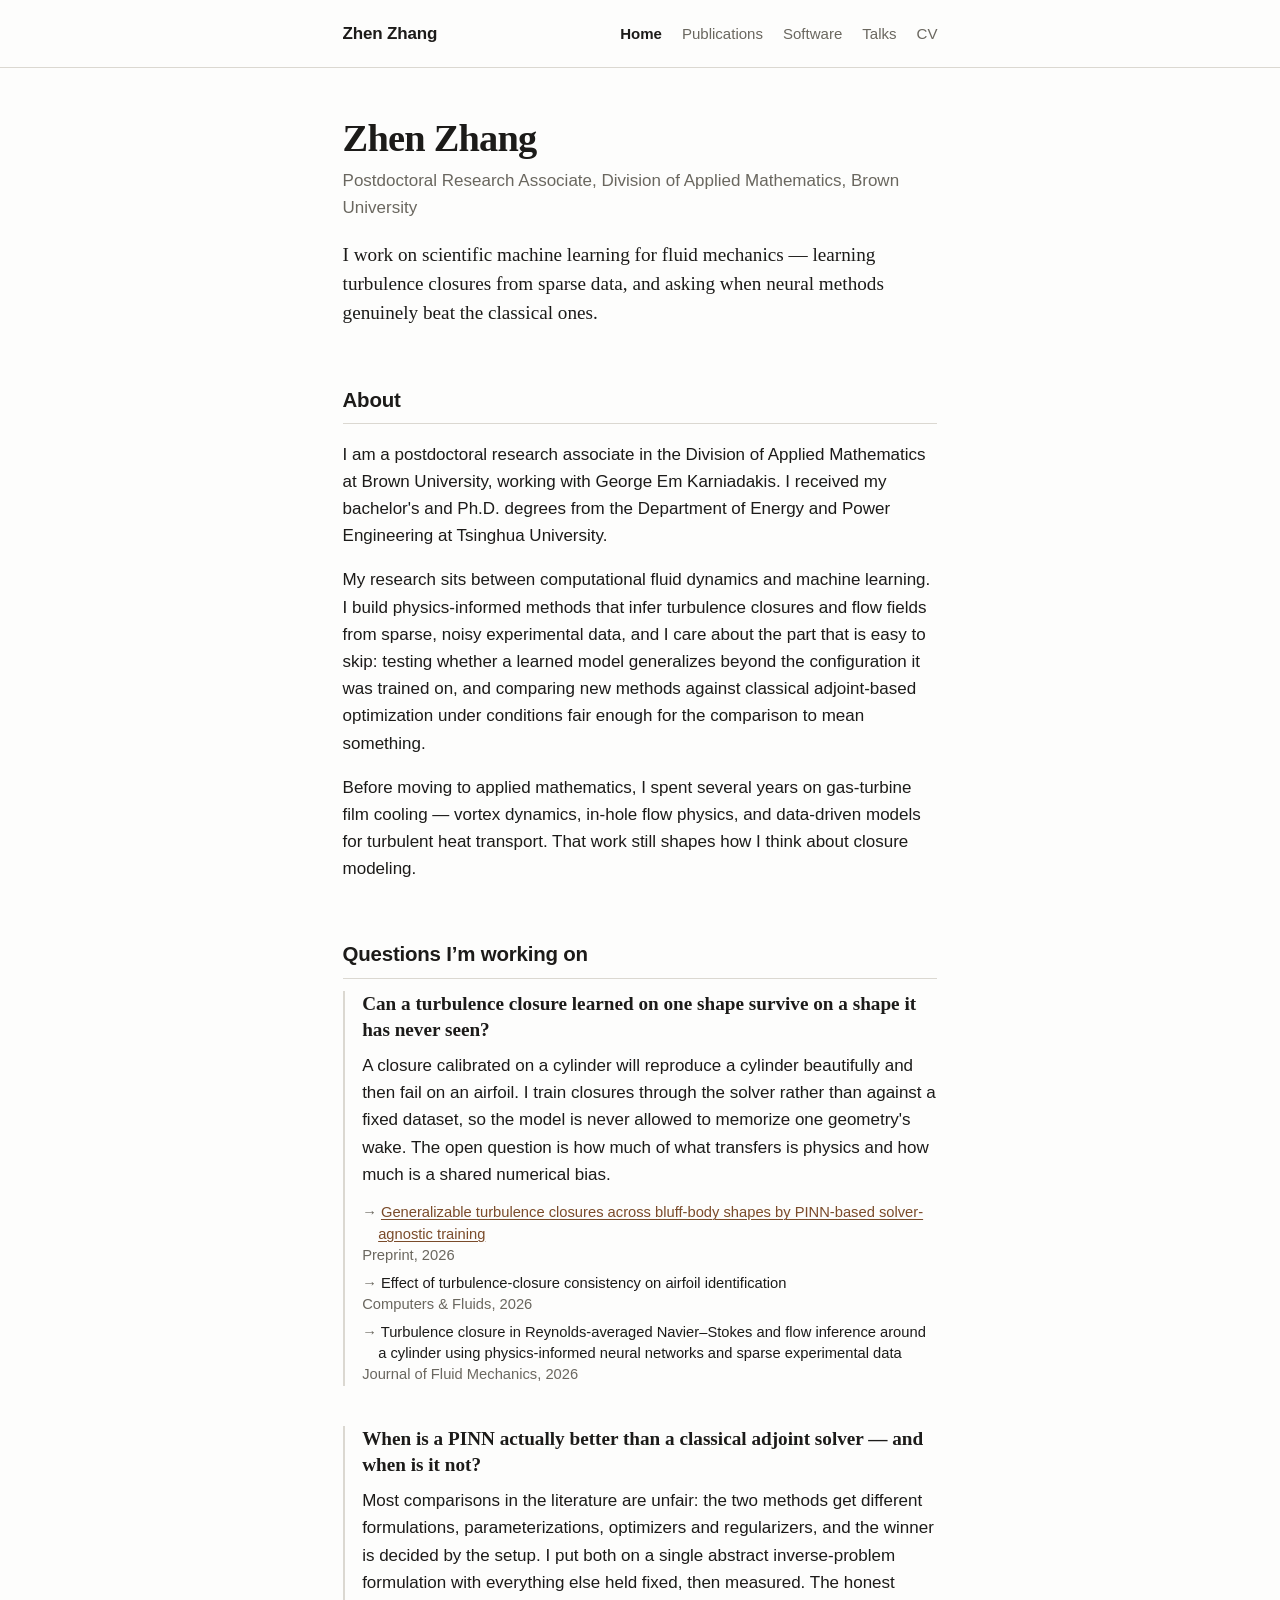
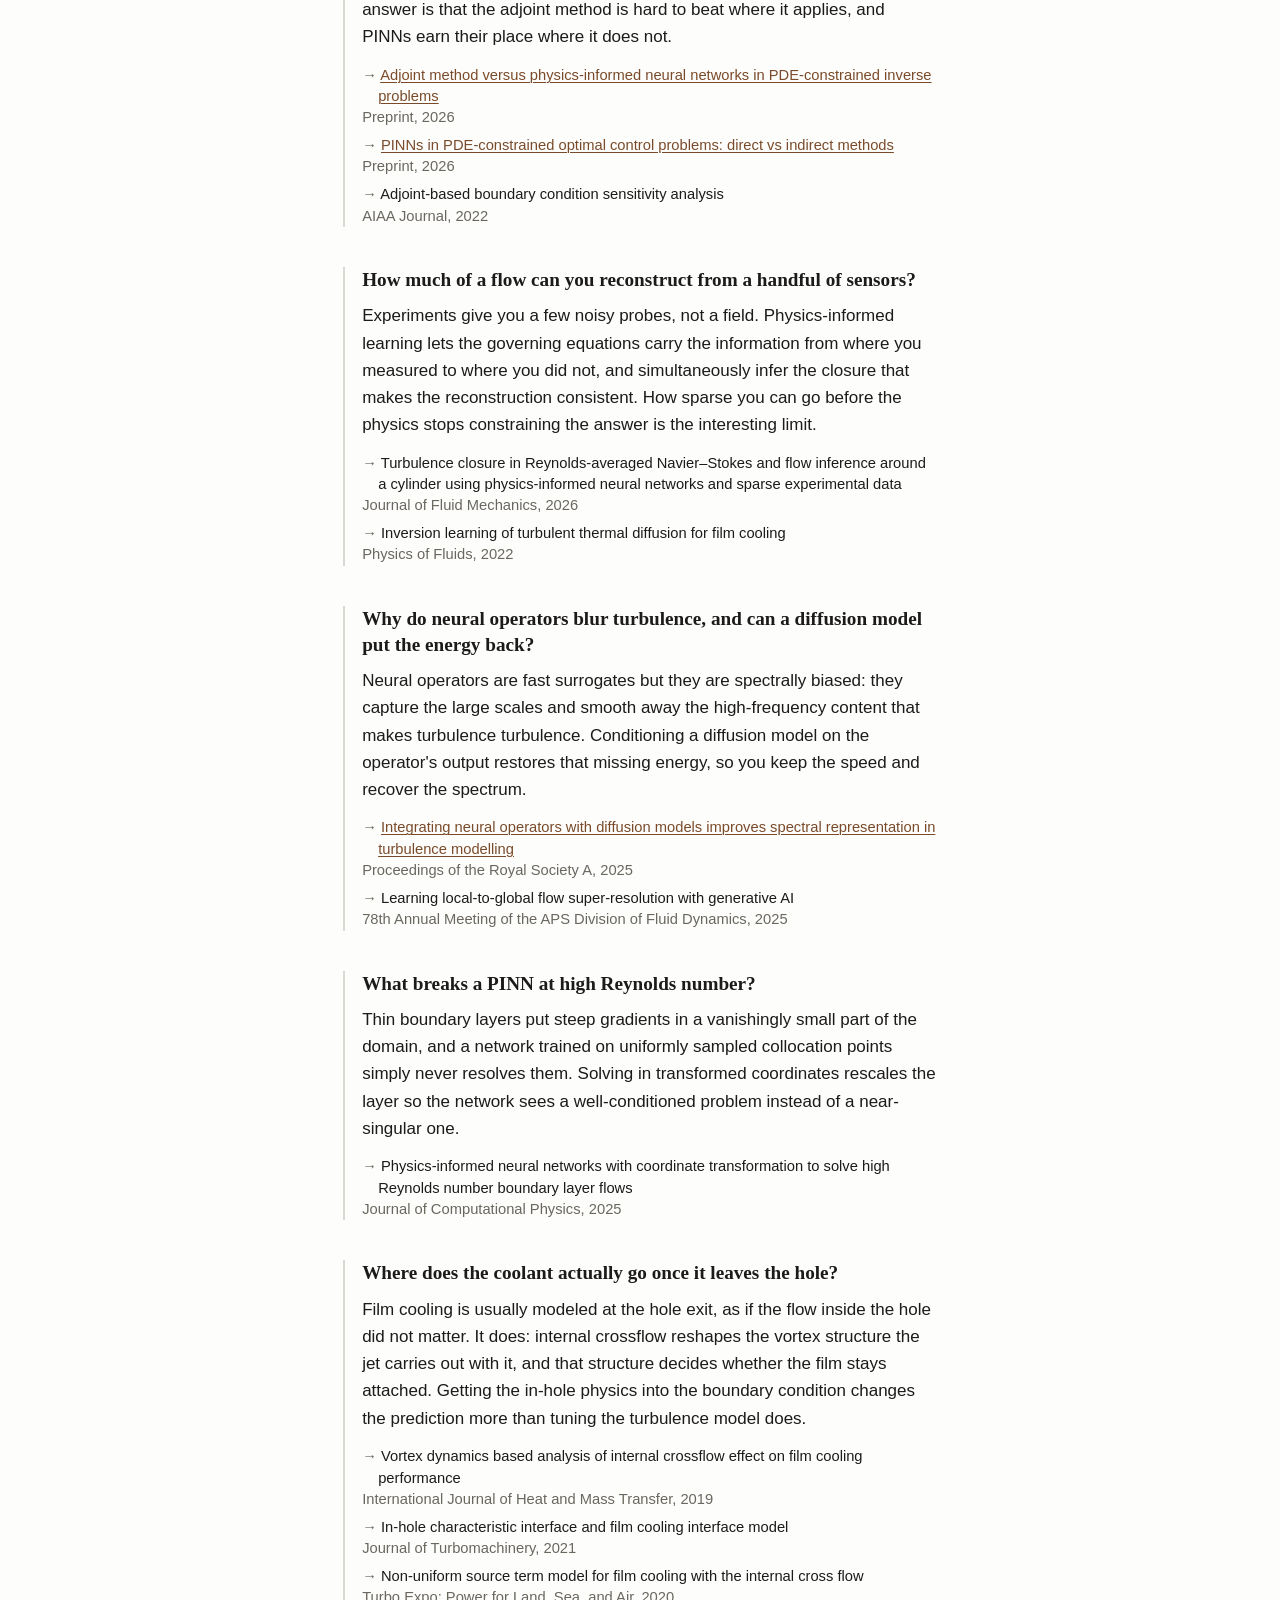
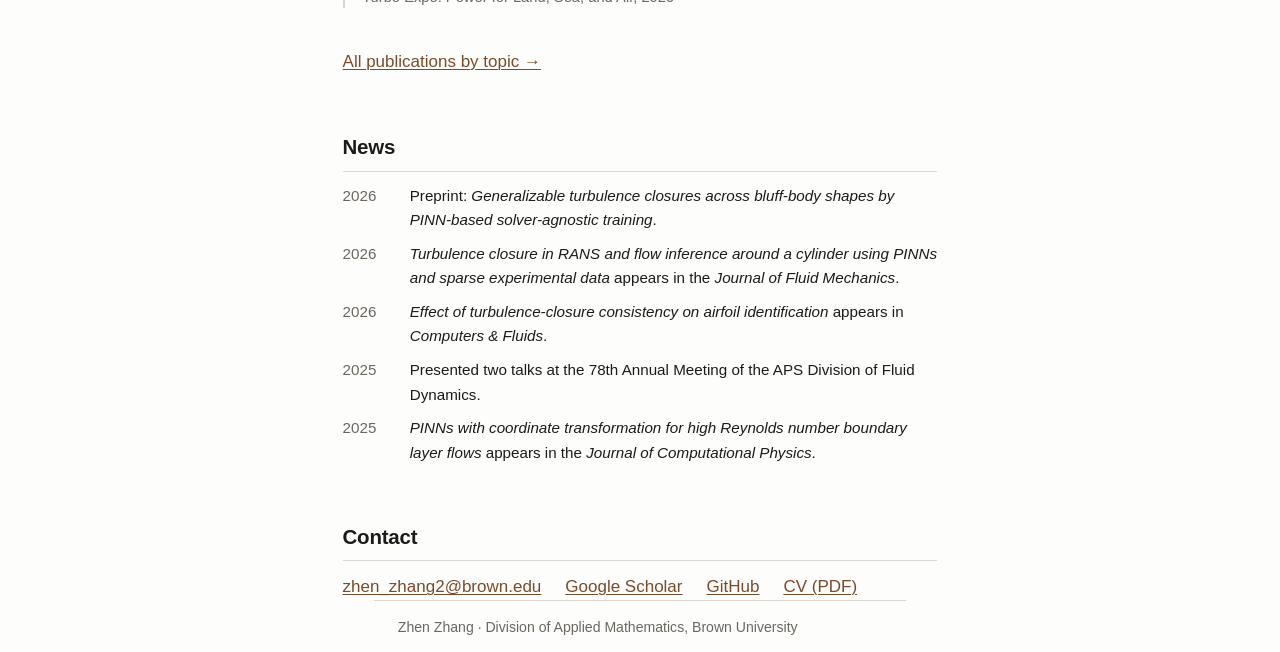
==== index.html @ e5ca9603 "Add research homepage: topic-grouped publications and question-led landing page Zero-build static si" ====
<!DOCTYPE html>
<html lang="en">
<head>
<meta charset="utf-8">
<meta name="viewport" content="width=device-width, initial-scale=1">
<title>Zhen Zhang</title>
<meta name="description" content="Zhen Zhang — scientific machine learning for fluid mechanics: turbulence closure, flow inference, and PDE-constrained inverse problems. Division of Applied Mathematics, Brown University.">
<meta name="author" content="Zhen Zhang">
<meta property="og:title" content="Zhen Zhang">
<meta property="og:description" content="Scientific machine learning for fluid mechanics — turbulence closure, flow inference, and PDE-constrained inverse problems.">
<meta property="og:type" content="profile">
<link rel="icon" href="assets/favicon.svg" type="image/svg+xml">
<link rel="stylesheet" href="assets/style.css">
<script type="module" src="assets/site.js"></script>
</head>
<body>

<header class="masthead">
  <div class="wrap">
    <a class="brand" href="index.html">Zhen Zhang</a>
    <nav>
      <a href="index.html" aria-current="page">Home</a>
      <a href="publications.html">Publications</a>
      <a href="software.html">Software</a>
      <a href="talks.html">Talks</a>
      <a href="cv.pdf">CV</a>
    </nav>
  </div>
</header>

<main class="wrap">

  <section class="hero" data-render="hero"></section>

  <noscript>
    <p class="error">This page renders its publication list with JavaScript.
    With JavaScript disabled, see the
    <a href="https://scholar.google.com/citations?user=QUzLPYgAAAAJ&amp;hl=en">Google Scholar profile</a>
    instead.</p>
  </noscript>

  <h2 id="about">About</h2>
  <div data-render="about"></div>

  <h2 id="questions">Questions I&rsquo;m working on</h2>
  <div data-render="questions"></div>
  <p><a href="publications.html">All publications by topic &rarr;</a></p>

  <h2 id="news">News</h2>
  <div data-render="news"></div>

  <h2 id="contact">Contact</h2>
  <div data-render="contact"></div>

</main>

<footer class="wrap">
  <p>Zhen Zhang &middot; Division of Applied Mathematics, Brown University</p>
</footer>

</body>
</html>
---- assets/style.css ----
:root {
  --bg: #fdfdfc;
  --surface: #f5f4f1;
  --text: #1c1b19;
  --muted: #6a675f;
  --faint: #dbd8d1;
  --accent: #7a4b2a;
  --measure: 68ch;
  --font: -apple-system, BlinkMacSystemFont, "Segoe UI", Roboto, "Helvetica Neue",
    Arial, sans-serif;
  --serif: "Iowan Old Style", "Palatino Linotype", Palatino, Georgia, serif;
}

@media (prefers-color-scheme: dark) {
  :root {
    --bg: #161513;
    --surface: #201f1c;
    --text: #e8e6e1;
    --muted: #9c988e;
    --faint: #35332e;
    --accent: #d19a6a;
  }
}

*, *::before, *::after { box-sizing: border-box; }

html { -webkit-text-size-adjust: 100%; }

body {
  margin: 0;
  background: var(--bg);
  color: var(--text);
  font-family: var(--font);
  font-size: 17px;
  line-height: 1.6;
}

.wrap {
  max-width: var(--measure);
  margin: 0 auto;
  padding: 0 1.5rem;
}

a { color: var(--accent); text-decoration-thickness: 1px; text-underline-offset: 2px; }
a:hover { text-decoration-thickness: 2px; }

code {
  font-family: ui-monospace, SFMono-Regular, Menlo, Consolas, monospace;
  font-size: 0.9em;
  background: var(--surface);
  padding: 0.1em 0.35em;
  border-radius: 3px;
}

/* ---------- masthead ---------- */

.masthead {
  border-bottom: 1px solid var(--faint);
  margin-bottom: 3rem;
}

.masthead .wrap {
  display: flex;
  flex-wrap: wrap;
  gap: 0.5rem 1.5rem;
  align-items: baseline;
  justify-content: space-between;
  padding-top: 1.25rem;
  padding-bottom: 1.25rem;
}

.brand {
  font-weight: 600;
  color: var(--text);
  text-decoration: none;
  letter-spacing: -0.01em;
}

nav { display: flex; flex-wrap: wrap; gap: 1.25rem; }

nav a {
  color: var(--muted);
  text-decoration: none;
  font-size: 0.94rem;
}

nav a:hover, nav a[aria-current="page"] { color: var(--text); }
nav a[aria-current="page"] { font-weight: 600; }

/* ---------- headings ---------- */

h1 {
  font-family: var(--serif);
  font-size: 2.4rem;
  line-height: 1.15;
  letter-spacing: -0.02em;
  margin: 0 0 0.4rem;
}

h2 {
  font-size: 1.28rem;
  letter-spacing: -0.01em;
  margin: 3.5rem 0 0.75rem;
  padding-bottom: 0.4rem;
  border-bottom: 1px solid var(--faint);
}

h3 {
  font-family: var(--serif);
  font-size: 1.2rem;
  line-height: 1.35;
  margin: 0 0 0.6rem;
}

.page-title { margin-bottom: 2rem; }
.page-title h1 { font-size: 1.9rem; }
.page-title p { color: var(--muted); margin: 0; }

/* ---------- hero ---------- */

.hero .role { color: var(--muted); margin: 0 0 1.25rem; }

.hero .tagline {
  font-family: var(--serif);
  font-size: 1.2rem;
  line-height: 1.5;
  margin: 0;
}

/* ---------- questions ---------- */

.question {
  margin: 0 0 2.5rem;
  padding-left: 1.1rem;
  border-left: 2px solid var(--faint);
}

.question:hover { border-left-color: var(--accent); }
.question h3 { color: var(--text); }
.question > p { margin: 0 0 0.9rem; }

.pub-refs { list-style: none; margin: 0; padding: 0; }

.pub-ref {
  font-size: 0.92rem;
  line-height: 1.45;
  margin-bottom: 0.4rem;
  padding-left: 1rem;
  text-indent: -1rem;
}

.pub-ref::before { content: "→ "; color: var(--muted); }
.pub-ref-meta { color: var(--muted); display: block; }

/* ---------- topics & publications ---------- */

.topic-nav {
  display: flex;
  flex-direction: column;
  gap: 0.35rem;
  background: var(--surface);
  border-radius: 6px;
  padding: 1rem 1.25rem;
  margin-bottom: 1rem;
}

.topic-nav a { text-decoration: none; font-size: 0.94rem; }
.topic-nav a:hover { text-decoration: underline; }

.count {
  color: var(--muted);
  font-size: 0.82rem;
  font-weight: 400;
  font-variant-numeric: tabular-nums;
}

.topic-blurb { color: var(--muted); margin: 0 0 1.25rem; font-size: 0.96rem; }

.pubs { list-style: none; margin: 0; padding: 0; }

.pub { margin-bottom: 1.5rem; scroll-margin-top: 1.5rem; }
.pub:target { background: var(--surface); border-radius: 4px; padding: 0.6rem 0.8rem; margin-left: -0.8rem; }

.pub-title { font-weight: 600; line-height: 1.4; }
.pub-authors { color: var(--muted); font-size: 0.93rem; }
.pub-authors strong { color: var(--text); font-weight: 600; }

.pub-meta {
  font-size: 0.9rem;
  color: var(--muted);
  display: flex;
  flex-wrap: wrap;
  gap: 0.1rem 0.5rem;
}

.pub-meta .venue { font-style: italic; }
.pub-meta .ref { font-variant-numeric: tabular-nums; }
.pub-meta .links { margin-left: auto; white-space: nowrap; }
.pub-meta .sep { margin: 0 0.4rem; color: var(--faint); }

/* ---------- software, news, contact ---------- */

.software { margin-bottom: 2rem; }
.software h3 { font-family: var(--font); font-size: 1rem; font-weight: 600; }
.software p { margin: 0 0 0.4rem; }
.accompanies { font-size: 0.9rem; color: var(--muted); }

.news { list-style: none; margin: 0; padding: 0; }

.news li {
  display: flex;
  gap: 1rem;
  font-size: 0.95rem;
  margin-bottom: 0.6rem;
}

.news-date {
  color: var(--muted);
  font-variant-numeric: tabular-nums;
  flex: 0 0 3.2rem;
}

.contact {
  list-style: none;
  margin: 0;
  padding: 0;
  display: flex;
  flex-wrap: wrap;
  gap: 0.5rem 1.5rem;
}

.error { color: var(--accent); }

/* ---------- footer ---------- */

footer {
  margin-top: 5rem;
  border-top: 1px solid var(--faint);
  padding: 1.5rem 0 3rem;
  font-size: 0.88rem;
  color: var(--muted);
}

footer a { color: var(--muted); }

/* ---------- narrow screens ---------- */

@media (max-width: 34rem) {
  body { font-size: 16px; }
  h1 { font-size: 1.9rem; }
  .masthead .wrap { flex-direction: column; align-items: flex-start; }
  .pub-meta .links { margin-left: 0; width: 100%; }
}
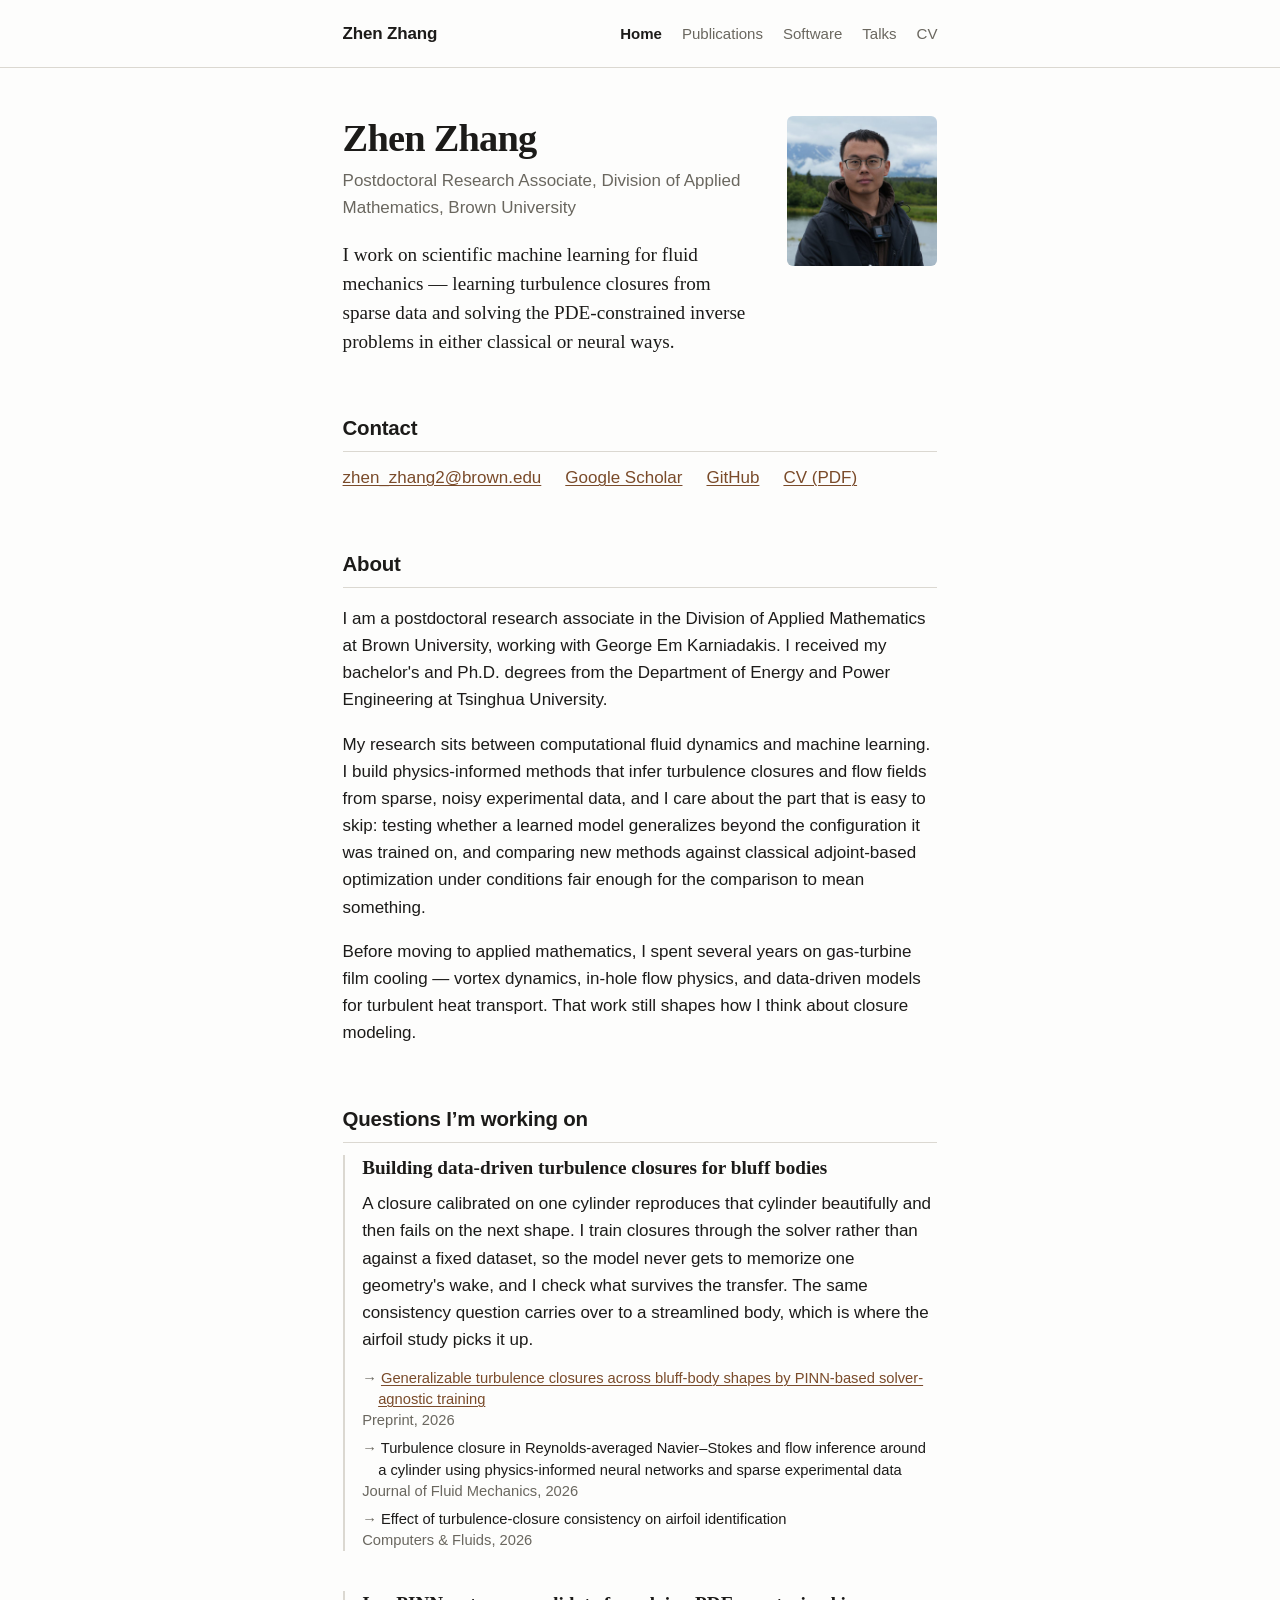
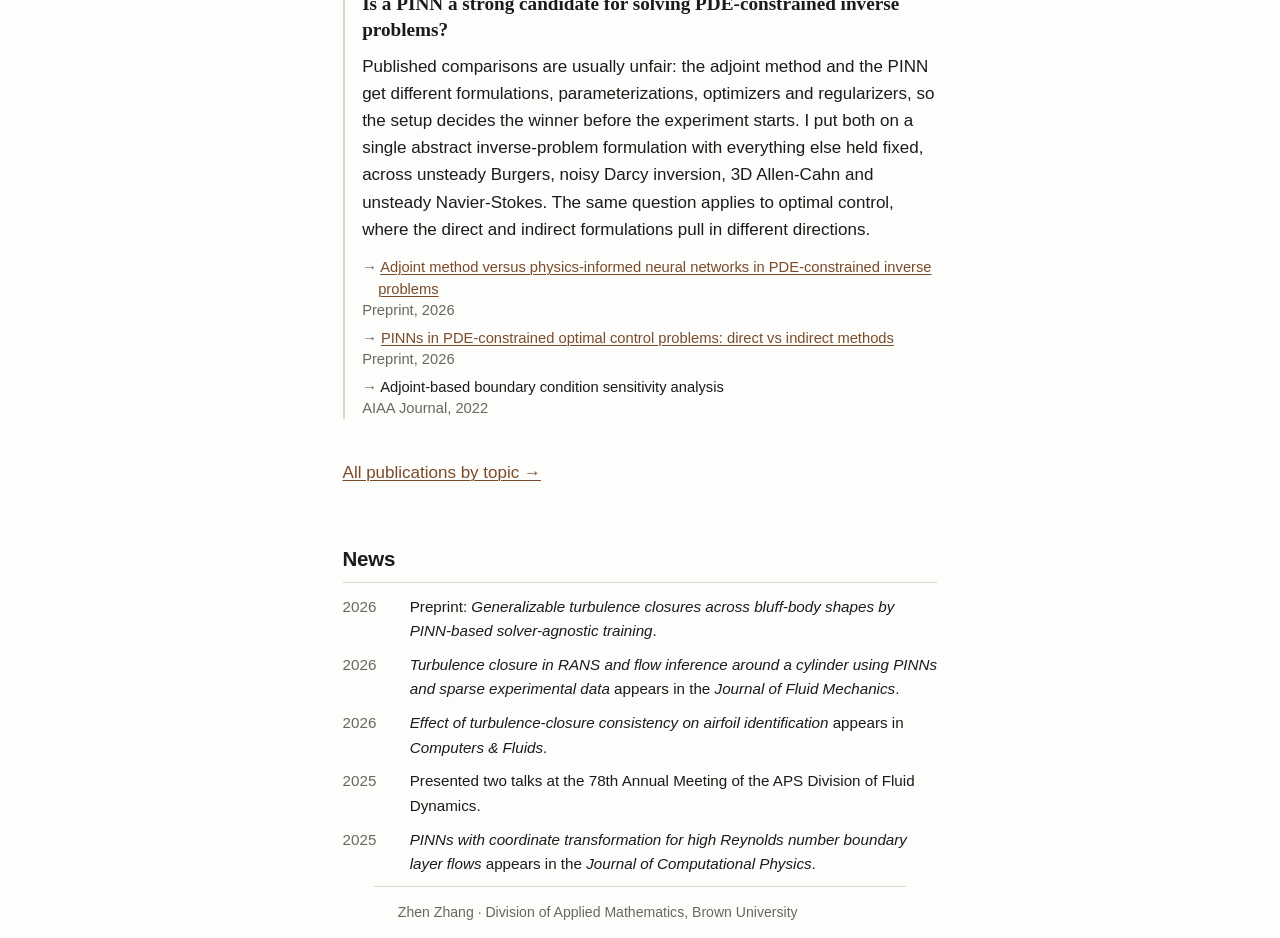
==== commit 5b853b9f: "Rewrite the hero tagline, lead with contact, cut to two research questions The tagline is now the au" ====
--- a/index.html
+++ b/index.html
@@ -39,6 +39,9 @@
     instead.</p>
   </noscript>
 
+  <h2 id="contact">Contact</h2>
+  <div data-render="contact"></div>
+
   <h2 id="about">About</h2>
   <div data-render="about"></div>
 
@@ -49,9 +52,6 @@
   <h2 id="news">News</h2>
   <div data-render="news"></div>
 
-  <h2 id="contact">Contact</h2>
-  <div data-render="contact"></div>
-
 </main>
 
 <footer class="wrap">
--- a/assets/style.css
+++ b/assets/style.css
@@ -118,6 +118,23 @@
 
 /* ---------- hero ---------- */
 
+.hero {
+  display: flex;
+  gap: 2rem;
+  align-items: flex-start;
+}
+
+.hero-text { flex: 1 1 0; min-width: 0; }
+
+.hero-photo {
+  flex: 0 0 auto;
+  width: 150px;
+  height: 150px;
+  border-radius: 6px;
+  object-fit: cover;
+  background: var(--surface);
+}
+
 .hero .role { color: var(--muted); margin: 0 0 1.25rem; }
 
 .hero .tagline {
@@ -249,5 +266,8 @@
   body { font-size: 16px; }
   h1 { font-size: 1.9rem; }
   .masthead .wrap { flex-direction: column; align-items: flex-start; }
+  /* photo above the name rather than crowding it */
+  .hero { flex-direction: column-reverse; align-items: flex-start; gap: 1.25rem; }
+  .hero-photo { width: 110px; height: 110px; }
   .pub-meta .links { margin-left: 0; width: 100%; }
 }
